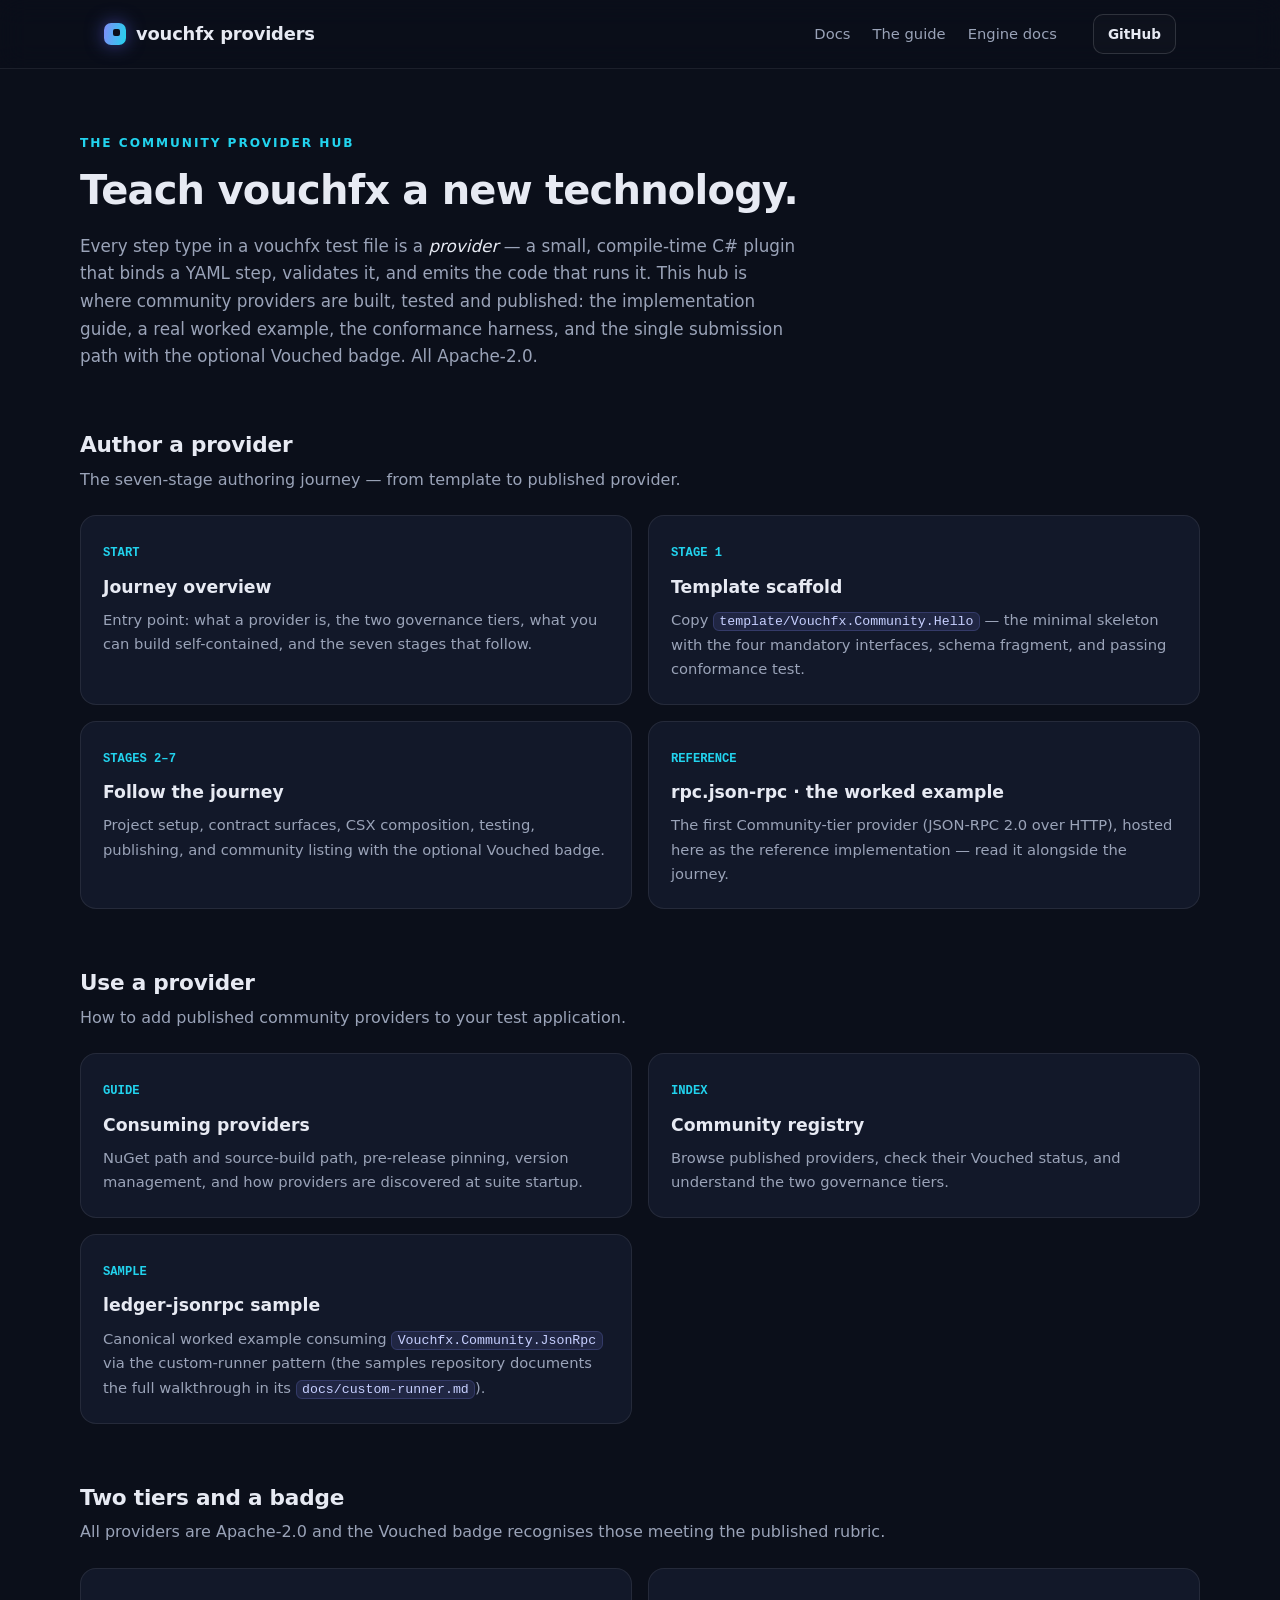
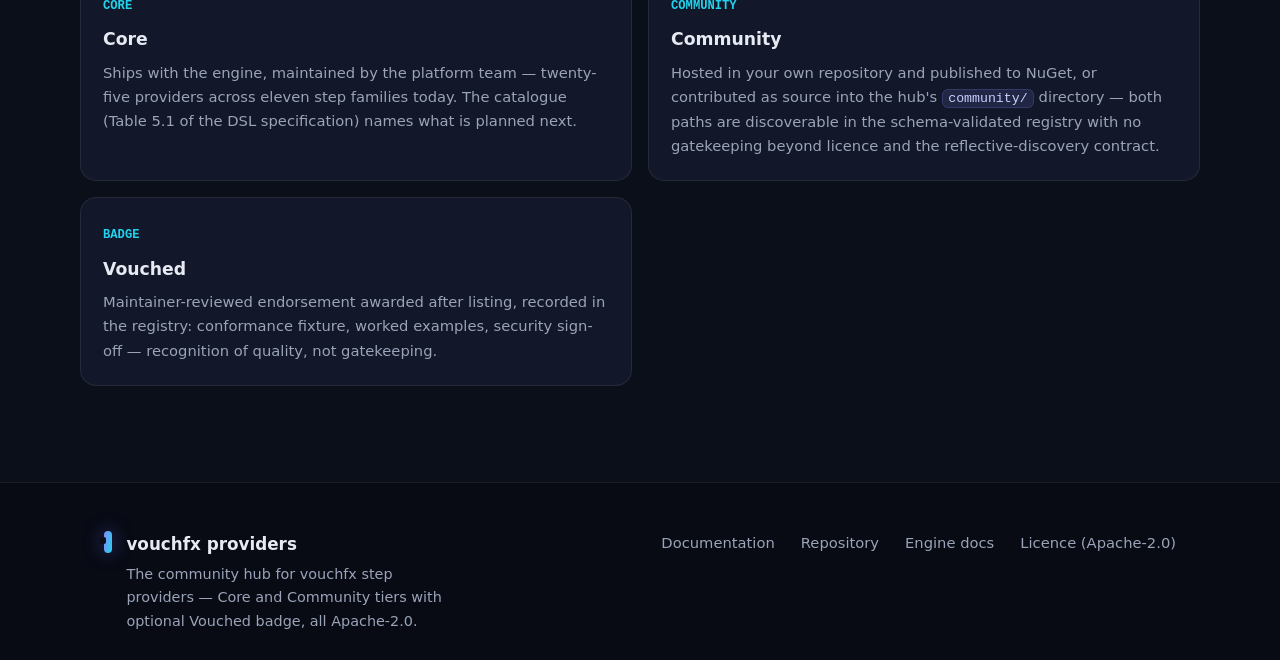
==== site/index.html @ c4c13f88 "docs+site: adjudicate Copilot review — nested anchor, namespace-example scoping The ledger sample ca" ====
<!DOCTYPE html>
<html lang="en">
<head>
<meta charset="UTF-8" />
<meta name="viewport" content="width=device-width, initial-scale=1.0" />
<title>vouchfx providers · the community provider hub</title>
<meta name="description" content="The community hub for vouchfx step providers — implement a custom step type, test it Docker-free, and submit it to the Community tier. Request the Vouched badge for maintainer-verified endorsement." />
<meta name="theme-color" content="#0b0f1a" />
<link rel="icon" href="favicon.svg" type="image/svg+xml" />
<link rel="stylesheet" href="styles.css" />
<link rel="stylesheet" href="docs.css" />
</head>
<body>
<header class="nav">
  <div class="nav__inner">
    <a class="brand" href="index.html" aria-label="vouchfx providers home">
      <span class="brand__mark" aria-hidden="true"></span>
      <span class="brand__name">vouchfx providers</span>
    </a>
    <nav class="nav__links" aria-label="Primary">
      <a href="docs.html">Docs</a>
      <a href="docs/implementing-a-provider.html">The guide</a>
      <a href="https://tomas-rampas.github.io/vouchfx/">Engine docs</a>
    </nav>
    <a class="btn btn--ghost nav__gh" href="https://github.com/tomas-rampas/vouchfx-providers" target="_blank" rel="noopener noreferrer">GitHub</a>
  </div>
</header>

<div class="container portal">
  <div class="portal__head">
    <p class="eyebrow">The community provider hub</p>
    <h1 class="section__title">Teach vouchfx a new technology.</h1>
    <p class="section__lede">Every step type in a vouchfx test file is a <em>provider</em> — a small, compile-time
      C# plugin that binds a YAML step, validates it, and emits the code that runs it. This hub is where
      community providers are built, tested and published: the implementation guide, a real worked example,
      the conformance harness, and the single submission path with the optional Vouched badge. All Apache-2.0.</p>
  </div>

  <section class="portal__group">
    <h2>Author a provider</h2>
    <p>The seven-stage authoring journey — from template to published provider.</p>
    <div class="doc-cards">
      <a class="doc-card" href="docs/implementing-a-provider.html">
        <span class="doc-card__k">START</span><h3>Journey overview</h3>
        <p>Entry point: what a provider is, the two governance tiers, what you can build self-contained, and the seven stages that follow.</p>
      </a>
      <a class="doc-card" href="template/Vouchfx.Community.Hello/README.html">
        <span class="doc-card__k">STAGE 1</span><h3>Template scaffold</h3>
        <p>Copy <code>template/Vouchfx.Community.Hello</code> — the minimal skeleton with the four mandatory interfaces, schema fragment, and passing conformance test.</p>
      </a>
      <a class="doc-card" href="docs.html">
        <span class="doc-card__k">STAGES 2–7</span><h3>Follow the journey</h3>
        <p>Project setup, contract surfaces, CSX composition, testing, publishing, and community listing with the optional Vouched badge.</p>
      </a>
      <a class="doc-card" href="community/Vouchfx.Community.JsonRpc/README.html">
        <span class="doc-card__k">REFERENCE</span><h3>rpc.json-rpc · the worked example</h3>
        <p>The first Community-tier provider (JSON-RPC 2.0 over HTTP), hosted here as the reference implementation — read it alongside the journey.</p>
      </a>
    </div>
  </section>

  <section class="portal__group">
    <h2>Use a provider</h2>
    <p>How to add published community providers to your test application.</p>
    <div class="doc-cards">
      <a class="doc-card" href="docs/consuming-a-provider.html">
        <span class="doc-card__k">GUIDE</span><h3>Consuming providers</h3>
        <p>NuGet path and source-build path, pre-release pinning, version management, and how providers are discovered at suite startup.</p>
      </a>
      <a class="doc-card" href="registry/README.html">
        <span class="doc-card__k">INDEX</span><h3>Community registry</h3>
        <p>Browse published providers, check their Vouched status, and understand the two governance tiers.</p>
      </a>
      <a class="doc-card" href="https://github.com/tomas-rampas/vouchfx-samples/tree/main/samples/ledger-jsonrpc" target="_blank" rel="noopener noreferrer">
        <span class="doc-card__k">SAMPLE</span><h3>ledger-jsonrpc sample</h3>
        <p>Canonical worked example consuming <code>Vouchfx.Community.JsonRpc</code> via the custom-runner pattern (the samples repository documents the full walkthrough in its <code>docs/custom-runner.md</code>).</p>
      </a>
    </div>
  </section>

  <section class="portal__group">
    <h2>Two tiers and a badge</h2>
    <p>All providers are Apache-2.0 and the Vouched badge recognises those meeting the published rubric.</p>
    <div class="doc-cards">
      <a class="doc-card" href="https://tomas-rampas.github.io/vouchfx/docs/02_YAML_DSL_Specification_and_VSCode_Extension_Design.html" target="_blank" rel="noopener noreferrer">
        <span class="doc-card__k">CORE</span><h3>Core</h3>
        <p>Ships with the engine, maintained by the platform team — twenty-five providers across eleven step
        families today. The catalogue (Table 5.1 of the DSL specification) names what is planned next.</p>
      </a>
      <a class="doc-card" href="registry/README.html">
        <span class="doc-card__k">COMMUNITY</span><h3>Community</h3>
        <p>Hosted in your own repository and published to NuGet, or contributed as source into the hub's
        <code>community/</code> directory — both paths are discoverable in the schema-validated registry with no gatekeeping beyond licence and the reflective-discovery contract.</p>
      </a>
      <a class="doc-card" href="VOUCHED_CHECKLIST.html">
        <span class="doc-card__k">BADGE</span><h3>Vouched</h3>
        <p>Maintainer-reviewed endorsement awarded after listing, recorded in the registry: conformance fixture,
        worked examples, security sign-off — recognition of quality, not gatekeeping.</p>
      </a>
    </div>
  </section>
</div>

<footer class="footer">
  <div class="container footer__inner">
    <div class="footer__brand">
      <span class="brand__mark" aria-hidden="true"></span>
      <div><strong>vouchfx providers</strong><p>The community hub for vouchfx step providers — Core and Community tiers with optional Vouched badge, all Apache-2.0.</p></div>
    </div>
    <div class="footer__links">
      <a href="docs.html">Documentation</a>
      <a href="https://github.com/tomas-rampas/vouchfx-providers" target="_blank" rel="noopener noreferrer">Repository</a>
      <a href="https://tomas-rampas.github.io/vouchfx/" target="_blank" rel="noopener noreferrer">Engine docs</a>
      <a href="https://github.com/tomas-rampas/vouchfx-providers/blob/main/LICENSE" target="_blank" rel="noopener noreferrer">Licence (Apache-2.0)</a>
    </div>
  </div>
</footer>
</body>
</html>
---- site/styles.css ----
/* ===================== TOKENS ===================== */
:root {
  --bg:        #0b0f1a;
  --bg-alt:    #0e1322;
  --surface:   #121829;
  --surface-2: #161d31;
  --border:    rgba(255,255,255,.08);
  --border-2:  rgba(255,255,255,.14);
  --text:      #e7eaf3;
  --muted:     #9aa3b8;
  --muted-2:   #6b7488;
  --indigo:    #6366f1;
  --violet:    #818cf8;
  --cyan:      #22d3ee;
  --teal:      #2dd4bf;
  --amber:     #fbbf24;
  --green:     #34d399;
  --rose:      #fb7185;
  --grad:      linear-gradient(100deg, var(--violet) 0%, var(--cyan) 100%);
  --radius:    16px;
  --maxw:      1120px;
  /* System font stacks only — the site ships no external webfont requests. */
  --mono:      ui-monospace, "JetBrains Mono", SFMono-Regular, Menlo, Consolas, monospace;
  --sans:      system-ui, -apple-system, "Segoe UI", Roboto, "Helvetica Neue", Arial, sans-serif;
}

* { box-sizing: border-box; }
html { scroll-behavior: smooth; }
body {
  margin: 0;
  font-family: var(--sans);
  color: var(--text);
  background: var(--bg);
  line-height: 1.65;
  -webkit-font-smoothing: antialiased;
  text-rendering: optimizeLegibility;
}
a { color: inherit; text-decoration: none; }
code { font-family: var(--mono); font-size: .9em; }
:not(pre) > code {
  background: rgba(129,140,248,.12);
  border: 1px solid rgba(129,140,248,.2);
  padding: .08em .4em;
  border-radius: 6px;
  color: #c7d0ff;
  white-space: normal;
  overflow-wrap: break-word;
}
.container { max-width: var(--maxw); margin: 0 auto; padding: 0 24px; }
.grad {
  background: var(--grad);
  -webkit-background-clip: text;
  background-clip: text;
  color: transparent;
}

/* ===================== NAV ===================== */
.nav {
  position: sticky; top: 0; z-index: 50;
  backdrop-filter: blur(14px);
  background: rgba(11,15,26,.72);
  border-bottom: 1px solid var(--border);
}
.nav__inner {
  max-width: var(--maxw); margin: 0 auto;
  display: flex; align-items: center; gap: 28px;
  padding: 14px 24px;
}
.brand { display: flex; align-items: center; gap: 10px; font-weight: 700; }
.brand__mark {
  width: 22px; height: 22px; border-radius: 7px;
  background: var(--grad);
  box-shadow: 0 0 18px rgba(99,102,241,.55);
  position: relative;
}
.brand__mark::after {
  content: ""; position: absolute; inset: 6px 6px auto auto;
  width: 7px; height: 7px; border-radius: 2px; background: #0b0f1a;
}
.brand__name { font-size: 1.12rem; letter-spacing: -.01em; }
.nav__links { display: flex; gap: 22px; margin-left: auto; font-size: .92rem; color: var(--muted); }
.nav__links a { transition: color .15s; }
.nav__links a:hover { color: var(--text); }
.nav__gh { margin-left: 8px; }

/* ===================== BUTTONS / BADGE ===================== */
.btn {
  display: inline-flex; align-items: center; gap: 8px;
  font-weight: 600; font-size: .92rem;
  padding: 11px 20px; border-radius: 10px;
  border: 1px solid transparent; cursor: pointer;
  transition: transform .12s, box-shadow .2s, background .2s, border-color .2s;
  white-space: nowrap;
}
.btn--primary { background: var(--grad); color: #0a0e18; box-shadow: 0 8px 28px -8px rgba(56,189,248,.5); }
.btn--primary:hover { transform: translateY(-1px); box-shadow: 0 12px 34px -8px rgba(56,189,248,.65); }
.btn--ghost { border-color: var(--border-2); color: var(--text); background: rgba(255,255,255,.02); }
.btn--ghost:hover { border-color: var(--violet); background: rgba(129,140,248,.08); }
.nav__gh.btn { padding: 8px 14px; font-size: .85rem; }

.badge {
  display: inline-flex; align-items: center; gap: 9px;
  font-size: .82rem; font-weight: 500; color: var(--muted);
  padding: 7px 14px; border-radius: 100px;
  background: var(--surface); border: 1px solid var(--border);
}
.badge__dot {
  width: 8px; height: 8px; border-radius: 50%; background: var(--green);
  box-shadow: 0 0 0 4px rgba(52,211,153,.18);
  animation: pulse 2.4s ease-in-out infinite;
}
@keyframes pulse { 0%,100% { opacity: 1; } 50% { opacity: .45; } }

/* ===================== HERO ===================== */
.hero { position: relative; overflow: hidden; padding: 88px 0 64px; }
.hero__glow {
  position: absolute; inset: -40% 0 auto 0; height: 720px; z-index: 0;
  background:
    radial-gradient(620px 380px at 22% 8%, rgba(99,102,241,.28), transparent 60%),
    radial-gradient(560px 360px at 82% 0%, rgba(34,211,238,.22), transparent 60%);
  filter: blur(8px); pointer-events: none;
}
.hero__inner { position: relative; z-index: 1; text-align: center; }
.hero__title {
  font-size: clamp(2.3rem, 6vw, 4rem);
  line-height: 1.06; letter-spacing: -.025em; font-weight: 800;
  margin: 22px 0 0;
}
.hero__lede {
  max-width: 760px; margin: 24px auto 0;
  font-size: 1.12rem; color: var(--muted);
}
.hero__lede strong { color: var(--text); }
.hero__lede em { color: var(--violet); font-style: normal; }
.hero__cta { display: flex; gap: 14px; justify-content: center; margin-top: 34px; flex-wrap: wrap; }
.hero__not { margin-top: 30px; font-size: .92rem; color: var(--muted-2); }
.hero__not strong { color: var(--rose); }

.pipeline {
  display: flex; flex-wrap: wrap; align-items: center; justify-content: center;
  gap: 8px 10px; margin: 46px auto 0; max-width: 940px;
}
.pipeline__step {
  font-size: .82rem; color: var(--muted);
  padding: 8px 13px; border-radius: 9px;
  background: var(--surface); border: 1px solid var(--border);
}
.pipeline__step em { color: var(--violet); font-style: normal; font-weight: 600; }
.pipeline__step--hot { color: var(--text); border-color: rgba(129,140,248,.4); background: rgba(99,102,241,.1); }
.pipeline__arr { color: var(--muted-2); font-size: .9rem; }

/* ===================== SECTION SCAFFOLD ===================== */
.section { padding: 84px 0; border-top: 1px solid var(--border); }
.section--alt { background: var(--bg-alt); }
.eyebrow {
  text-transform: uppercase; letter-spacing: .16em; font-size: .76rem;
  font-weight: 600; color: var(--cyan); margin: 0 0 14px;
}
.section__title {
  font-size: clamp(1.7rem, 3.6vw, 2.5rem); letter-spacing: -.02em;
  font-weight: 700; margin: 0; max-width: 760px; line-height: 1.18;
}
.section__lede { max-width: 720px; color: var(--muted); font-size: 1.05rem; margin: 18px 0 0; }
.section__lede em { color: var(--text); font-style: italic; }

/* ===================== GRIDS / CARDS ===================== */
.grid { display: grid; gap: 18px; margin-top: 44px; }
.grid--3 { grid-template-columns: repeat(3, 1fr); }
.grid--4 { grid-template-columns: repeat(4, 1fr); }
.card {
  background: var(--surface); border: 1px solid var(--border);
  border-radius: var(--radius); padding: 26px 24px;
  transition: transform .15s, border-color .2s, background .2s;
}
.card:hover { transform: translateY(-3px); border-color: var(--border-2); background: var(--surface-2); }
.card h3 { margin: 0 0 9px; font-size: 1.08rem; }
.card p { margin: 0; color: var(--muted); font-size: .96rem; }

/* ===================== FLOW ===================== */
.flow { display: grid; grid-template-columns: repeat(5, 1fr); gap: 14px; margin-top: 44px; }
.flow__node {
  position: relative; background: var(--surface); border: 1px solid var(--border);
  border-radius: 14px; padding: 22px 18px;
}
.flow__node::before {
  content: ""; position: absolute; top: 0; left: 22px; right: 22px; height: 2px;
  background: var(--grad); border-radius: 2px; opacity: .8;
}
.flow__k { font-family: var(--mono); font-size: .8rem; color: var(--cyan); font-weight: 600; }
.flow__node h4 { margin: 8px 0 8px; font-size: 1rem; }
.flow__node p { margin: 0; color: var(--muted); font-size: .88rem; }

/* ===================== LAYERS ===================== */
.layers { margin-top: 44px; display: flex; flex-direction: column; gap: 12px; }
.layer {
  display: flex; align-items: center; gap: 20px;
  background: var(--surface); border: 1px solid var(--border);
  border-radius: 14px; padding: 18px 22px;
  transition: border-color .2s, transform .12s;
}
.layer:hover { border-color: var(--border-2); transform: translateX(4px); }
.layer__n {
  flex: none; width: 42px; height: 42px; border-radius: 11px;
  display: grid; place-items: center; font-weight: 700; font-size: 1.1rem;
  background: rgba(99,102,241,.14); color: var(--violet);
  border: 1px solid rgba(129,140,248,.3);
}
.layer__body h4 { margin: 0 0 2px; font-size: 1.05rem; }
.layer__body p { margin: 0; color: var(--muted); font-size: .94rem; }
.layers__contract {
  margin-top: 6px; text-align: center; color: var(--muted);
  font-size: .9rem; padding: 16px;
  border: 1px dashed var(--border-2); border-radius: 12px;
  background: rgba(34,211,238,.04);
}
.layers__chip {
  display: inline-block; margin-right: 10px; font-size: .7rem;
  text-transform: uppercase; letter-spacing: .12em; font-weight: 600;
  color: var(--cyan); border: 1px solid rgba(34,211,238,.35);
  padding: 2px 9px; border-radius: 100px;
}

/* ===================== CODE BLOCK ===================== */
.code {
  margin-top: 40px; border-radius: var(--radius); overflow: hidden;
  border: 1px solid var(--border); background: #0a0e18;
  box-shadow: 0 30px 80px -40px rgba(0,0,0,.8);
}
.code__bar {
  display: flex; align-items: center; gap: 8px;
  padding: 12px 16px; background: #0d1220; border-bottom: 1px solid var(--border);
}
.dot { width: 12px; height: 12px; border-radius: 50%; }
.dot--r { background: #ff5f57; } .dot--y { background: #febc2e; } .dot--g { background: #28c840; }
.code__file { margin-left: 10px; font-family: var(--mono); font-size: .82rem; color: var(--muted-2); }
.code pre { margin: 0; padding: 24px 26px; overflow-x: auto; }
.code code { font-size: .86rem; line-height: 1.7; color: #c9d2e8; white-space: pre; }

/* yaml token colours */
.k   { color: #7dd3fc; }            /* keys */
.s   { color: #fbbf24; }            /* strings */
.t   { color: #c4b5fd; }            /* types / step kinds */
.n   { color: #34d399; }            /* numbers / bools */
.c   { color: #5b647a; font-style: italic; } /* comments */
.hot { color: #fb7185; font-weight: 600; }   /* RETRY / leak call */

.note { margin-top: 22px; color: var(--muted-2); font-size: .9rem; max-width: 760px; }
.note--center { text-align: center; margin-left: auto; margin-right: auto; }

/* ===================== SPLIT (memory) ===================== */
.split { display: grid; grid-template-columns: 1fr 1fr; gap: 18px; margin-top: 40px; }
.split__bad, .split__good {
  border-radius: 14px; overflow: hidden; border: 1px solid var(--border);
  background: #0a0e18; position: relative;
}
.split__bad { border-color: rgba(251,113,133,.3); }
.split__good { border-color: rgba(52,211,153,.3); }
.split pre { margin: 0; padding: 22px 22px 24px; overflow-x: auto; }
.split code { font-size: .84rem; line-height: 1.65; color: #c9d2e8; white-space: pre; }
.split__tag {
  display: inline-block; font-size: .7rem; font-weight: 700;
  text-transform: uppercase; letter-spacing: .1em;
  padding: 6px 14px; width: 100%; box-sizing: border-box;
}
.split__tag--bad { background: rgba(251,113,133,.12); color: var(--rose); }
.split__tag--good { background: rgba(52,211,153,.12); color: var(--green); }

.stat-row { display: grid; grid-template-columns: repeat(3, 1fr); gap: 18px; margin-top: 36px; }
.stat {
  text-align: center; padding: 28px 18px; border-radius: 14px;
  background: var(--surface); border: 1px solid var(--border);
}
.stat__num {
  display: block; font-size: 2rem; font-weight: 800; letter-spacing: -.02em;
  background: var(--grad); -webkit-background-clip: text; background-clip: text; color: transparent;
}
.stat__label { display: block; margin-top: 6px; color: var(--muted); font-size: .88rem; }

/* ===================== PROVIDERS ===================== */
.providers { display: flex; flex-wrap: wrap; gap: 10px; margin-top: 40px; }
.prov {
  font-family: var(--mono); font-size: .86rem; font-weight: 500;
  padding: 9px 15px; border-radius: 10px; color: #c7d0ff;
  background: rgba(99,102,241,.1); border: 1px solid rgba(129,140,248,.28);
}

/* ===================== VERDICTS ===================== */
.verdict {
  border-radius: var(--radius); padding: 24px 22px;
  background: var(--surface); border: 1px solid var(--border);
  border-top-width: 3px;
}
.verdict h3 { margin: 0 0 8px; font-size: 1.05rem; }
.verdict p { margin: 0; color: var(--muted); font-size: .92rem; }
.verdict--pass { border-top-color: var(--green); }
.verdict--fail { border-top-color: var(--rose); }
.verdict--env  { border-top-color: var(--amber); }
.verdict--inc  { border-top-color: var(--cyan); }

/* ===================== TIMELINE ===================== */
.timeline { list-style: none; margin: 44px 0 0; padding: 0; position: relative; }
.timeline::before {
  content: ""; position: absolute; left: 11px; top: 6px; bottom: 6px;
  width: 2px; background: var(--border-2);
}
.timeline__item { position: relative; padding: 0 0 26px 44px; }
.timeline__item::before {
  content: ""; position: absolute; left: 4px; top: 4px;
  width: 16px; height: 16px; border-radius: 50%;
  background: var(--surface); border: 2px solid var(--muted-2);
}
.timeline__item--done::before { background: var(--grad); border-color: transparent; box-shadow: 0 0 0 4px rgba(99,102,241,.18); }
.timeline__badge {
  display: inline-block; font-size: .72rem; font-weight: 600;
  text-transform: uppercase; letter-spacing: .1em; color: var(--muted);
  border: 1px solid var(--border-2); padding: 3px 10px; border-radius: 100px;
}
.timeline__item--done .timeline__badge { color: var(--green); border-color: rgba(52,211,153,.4); }
.timeline__item h4 { margin: 12px 0 5px; font-size: 1.1rem; }
.timeline__item p { margin: 0; color: var(--muted); font-size: .95rem; max-width: 640px; }

/* ===================== CTA / FOOTER ===================== */
.cta { padding: 86px 0; text-align: center; position: relative; overflow: hidden; border-top: 1px solid var(--border); }
.cta::before {
  content: ""; position: absolute; inset: 0; z-index: 0;
  background: radial-gradient(620px 300px at 50% 0%, rgba(99,102,241,.2), transparent 65%);
}
.cta__inner { position: relative; z-index: 1; }
.cta h2 { font-size: clamp(1.7rem, 4vw, 2.5rem); letter-spacing: -.02em; margin: 0; }
.cta p { max-width: 600px; margin: 16px auto 0; color: var(--muted); font-size: 1.05rem; }
.cta .hero__cta { margin-top: 30px; }

.footer { background: #080b14; border-top: 1px solid var(--border); padding: 48px 0 28px; }
.footer__inner { display: flex; justify-content: space-between; gap: 32px; flex-wrap: wrap; }
.footer__brand { display: flex; gap: 14px; max-width: 360px; }
.footer__brand strong { font-size: 1.05rem; }
.footer__brand p { margin: 4px 0 0; color: var(--muted); font-size: .9rem; }
.footer__links { display: flex; flex-wrap: wrap; gap: 10px 26px; align-content: flex-start; }
.footer__links a { color: var(--muted); font-size: .92rem; transition: color .15s; }
.footer__links a:hover { color: var(--text); }
.footer__base {
  max-width: var(--maxw); margin: 36px auto 0; padding: 22px 24px 0;
  border-top: 1px solid var(--border);
  display: flex; justify-content: space-between; gap: 16px; flex-wrap: wrap;
  color: var(--muted-2); font-size: .82rem;
}

/* ===================== RESPONSIVE ===================== */
@media (max-width: 900px) {
  .grid--3, .grid--4 { grid-template-columns: 1fr 1fr; }
  .flow { grid-template-columns: 1fr 1fr; }
  .split { grid-template-columns: 1fr; }
  .stat-row { grid-template-columns: 1fr; }
  .nav__links { flex-wrap: wrap; gap: 12px; font-size: .84rem; }
}
@media (max-width: 560px) {
  .grid--3, .grid--4, .flow { grid-template-columns: 1fr; }
  .section { padding: 60px 0; }
  .hero { padding: 60px 0 48px; }
  .footer__base { flex-direction: column; }
}

/* ===================== REDUCED MOTION ===================== */
/* Honour users who ask for less motion: no smooth scroll, no animation,
   and effectively-instant transitions. */
@media (prefers-reduced-motion: reduce) {
  html { scroll-behavior: auto; }
  *, *::before, *::after {
    animation-duration: .001ms !important;
    animation-iteration-count: 1 !important;
    transition-duration: .001ms !important;
    scroll-behavior: auto !important;
  }
}
---- site/docs.css ----
/* ===================== DOC PAGES =====================
   Loaded after styles.css, so all :root tokens are available.
   Covers the documentation portal (docs.html) and the rendered
   markdown pages (docs/**, README, CHANGELOG, GOVERNANCE). */

/* ---- Portal index ---- */
.portal { padding: 64px 0 96px; }
.portal__head { max-width: 760px; }
.portal__group { margin-top: 56px; }
.portal__group > h2 {
  font-size: 1.35rem; letter-spacing: -.01em; margin: 0 0 4px;
  display: flex; align-items: center; gap: 12px;
}
.portal__group > p { margin: 0 0 22px; color: var(--muted); }
.doc-cards { display: grid; grid-template-columns: repeat(2, 1fr); gap: 16px; }
.doc-card {
  display: block; padding: 22px 22px; border-radius: var(--radius);
  background: var(--surface); border: 1px solid var(--border);
  transition: transform .15s, border-color .2s, background .2s;
}
.doc-card:hover { transform: translateY(-3px); border-color: var(--violet); background: var(--surface-2); }
.doc-card__k { font-family: var(--mono); font-size: .76rem; color: var(--cyan); font-weight: 600; }
.doc-card h3 { margin: 8px 0 7px; font-size: 1.08rem; color: var(--text); }
.doc-card p { margin: 0; color: var(--muted); font-size: .92rem; }
.doc-list { display: grid; grid-template-columns: repeat(3, 1fr); gap: 10px; }
.doc-list a {
  display: flex; gap: 10px; align-items: baseline;
  padding: 12px 15px; border-radius: 11px; font-size: .9rem;
  background: var(--surface); border: 1px solid var(--border); color: var(--muted);
  transition: border-color .2s, color .2s, background .2s;
}
.doc-list a:hover { border-color: var(--violet); color: var(--text); background: var(--surface-2); }
.doc-list a b { color: var(--cyan); font-family: var(--mono); font-size: .8rem; font-weight: 600; flex: none; }

/* ---- Rendered doc layout ---- */
.doc-shell { max-width: 1240px; margin: 0 auto; padding: 0 24px; display: grid; grid-template-columns: 240px minmax(0, 1fr) 220px; gap: 40px; }
.doc-side { position: sticky; top: 72px; align-self: start; max-height: calc(100vh - 96px); overflow-y: auto; padding: 28px 0; }
.doc-side h4 { font-size: .7rem; text-transform: uppercase; letter-spacing: .14em; color: var(--muted-2); margin: 18px 0 8px; }
.doc-side h4:first-child { margin-top: 0; }
.doc-side a { display: block; padding: 5px 10px; border-radius: 7px; font-size: .87rem; color: var(--muted); border-left: 2px solid transparent; }
.doc-side a:hover { color: var(--text); background: rgba(255,255,255,.03); }
.doc-side a.active { color: var(--text); border-left-color: var(--violet); background: rgba(129,140,248,.08); }

.doc-toc { position: sticky; top: 72px; align-self: start; max-height: calc(100vh - 96px); overflow-y: auto; padding: 28px 0; font-size: .84rem; }
.doc-toc h4 { font-size: .7rem; text-transform: uppercase; letter-spacing: .14em; color: var(--muted-2); margin: 0 0 10px; }
.doc-toc ul { list-style: none; margin: 0; padding: 0; }
.doc-toc li { margin: 0; }
.doc-toc a { display: block; padding: 4px 0 4px 12px; color: var(--muted-2); border-left: 2px solid var(--border); line-height: 1.4; }
.doc-toc a:hover { color: var(--text); border-left-color: var(--violet); }
.doc-toc .toc-h3 a { padding-left: 24px; font-size: .8rem; }
.doc-toc .toc-h4 { display: none; }

/* ---- Prose ---- */
.doc-main { padding: 36px 0 96px; min-width: 0; }
.doc-breadcrumb { font-size: .85rem; color: var(--muted-2); margin-bottom: 18px; }
.doc-breadcrumb a { color: var(--muted); }
.doc-breadcrumb a:hover { color: var(--text); }
.prose { color: #cdd4e4; line-height: 1.72; font-size: 1rem; }
.prose > :first-child { margin-top: 0; }
.prose h1 { font-size: 2rem; line-height: 1.2; letter-spacing: -.02em; color: var(--text); margin: 0 0 8px; }
.prose h2 { font-size: 1.5rem; letter-spacing: -.01em; color: var(--text); margin: 2.2em 0 .6em; padding-top: .4em; border-top: 1px solid var(--border); }
.prose h3 { font-size: 1.2rem; color: var(--text); margin: 1.8em 0 .5em; }
.prose h4 { font-size: 1.02rem; color: var(--text); margin: 1.5em 0 .5em; }
.prose h2 a.headerlink, .prose h3 a.headerlink { opacity: 0; margin-left: 8px; color: var(--violet); text-decoration: none; font-weight: 400; }
.prose h2:hover a.headerlink, .prose h3:hover a.headerlink { opacity: 1; }
.prose p { margin: 0 0 1.1em; }
.prose a { color: #8fb6ff; text-decoration: none; border-bottom: 1px solid rgba(143,182,255,.3); }
.prose a:hover { border-bottom-color: #8fb6ff; }
.prose strong { color: var(--text); }
.prose ul, .prose ol { margin: 0 0 1.1em; padding-left: 1.4em; }
.prose li { margin: .3em 0; }
.prose blockquote {
  margin: 1.2em 0; padding: 2px 20px; color: var(--muted);
  border-left: 3px solid var(--violet); background: rgba(129,140,248,.06);
  border-radius: 0 8px 8px 0;
}
.prose hr { border: none; border-top: 1px solid var(--border); margin: 2em 0; }
.prose code { font-family: var(--mono); font-size: .86em; background: rgba(129,140,248,.12); border: 1px solid rgba(129,140,248,.2); padding: .08em .4em; border-radius: 6px; color: #c7d0ff; }
.prose pre { margin: 1.3em 0; padding: 18px 20px; background: #0a0e18; border: 1px solid var(--border); border-radius: 12px; overflow-x: auto; }
.prose pre code { background: none; border: none; padding: 0; color: #c9d2e8; font-size: .85rem; line-height: 1.6; }
.prose table { width: 100%; border-collapse: collapse; margin: 1.3em 0; font-size: .92rem; display: block; overflow-x: auto; }
.prose th, .prose td { text-align: left; padding: 9px 14px; border: 1px solid var(--border); }
.prose th { background: var(--surface-2); color: var(--text); font-weight: 600; }
.prose tr:nth-child(even) td { background: rgba(255,255,255,.02); }
.prose img { max-width: 100%; border-radius: 10px; }
.mermaid { margin: 1.4em 0; text-align: center; }

@media (max-width: 1080px) {
  .doc-shell { grid-template-columns: 220px minmax(0,1fr); }
  .doc-toc { display: none; }
}
@media (max-width: 820px) {
  .doc-shell { grid-template-columns: 1fr; gap: 0; }
  .doc-side { display: none; }
  .doc-cards, .doc-list { grid-template-columns: 1fr; }
}
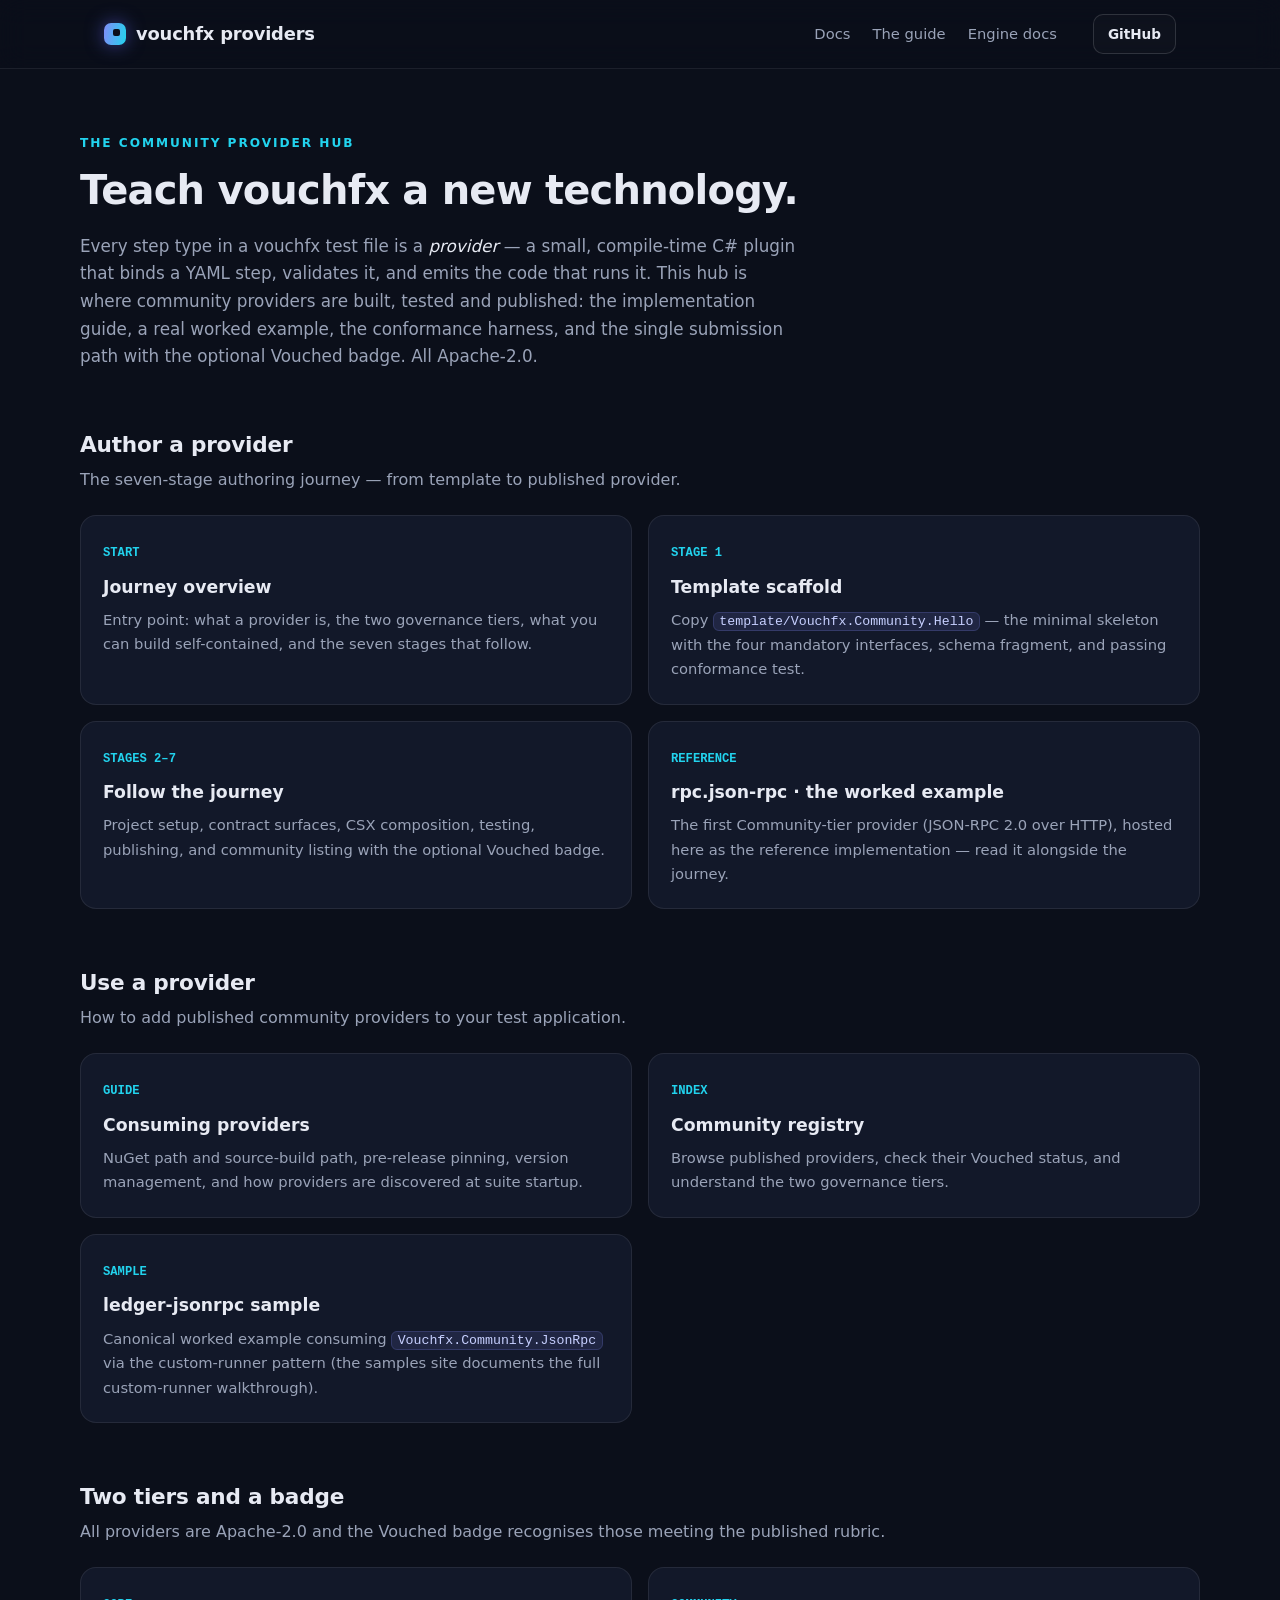
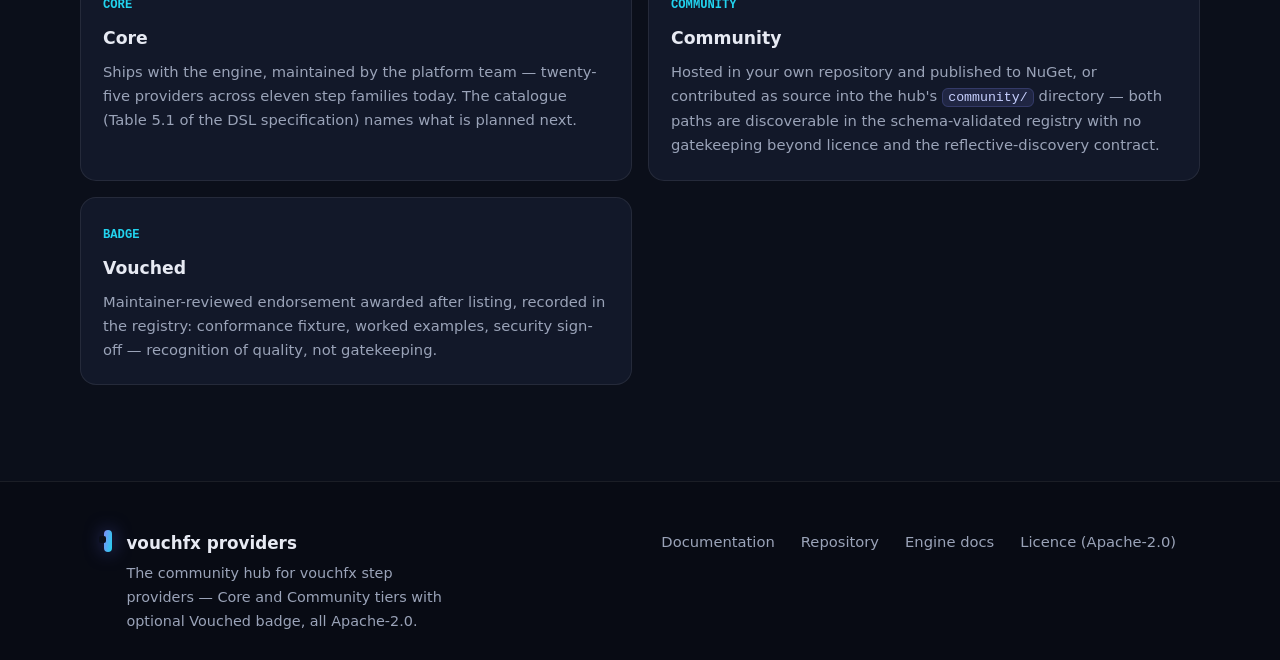
==== commit 18d2b2f8: "docs+site: adjudicate Copilot review — link text matches rendered targets Co-Authored-By: Claude Fab" ====
--- a/site/index.html
+++ b/site/index.html
@@ -71,9 +71,9 @@
         <span class="doc-card__k">INDEX</span><h3>Community registry</h3>
         <p>Browse published providers, check their Vouched status, and understand the two governance tiers.</p>
       </a>
-      <a class="doc-card" href="https://github.com/tomas-rampas/vouchfx-samples/tree/main/samples/ledger-jsonrpc" target="_blank" rel="noopener noreferrer">
+      <a class="doc-card" href="https://tomas-rampas.github.io/vouchfx-samples/samples/ledger-jsonrpc/README.html" target="_blank" rel="noopener noreferrer">
         <span class="doc-card__k">SAMPLE</span><h3>ledger-jsonrpc sample</h3>
-        <p>Canonical worked example consuming <code>Vouchfx.Community.JsonRpc</code> via the custom-runner pattern (the samples repository documents the full walkthrough in its <code>docs/custom-runner.md</code>).</p>
+        <p>Canonical worked example consuming <code>Vouchfx.Community.JsonRpc</code> via the custom-runner pattern (the samples site documents the full custom-runner walkthrough).</p>
       </a>
     </div>
   </section>
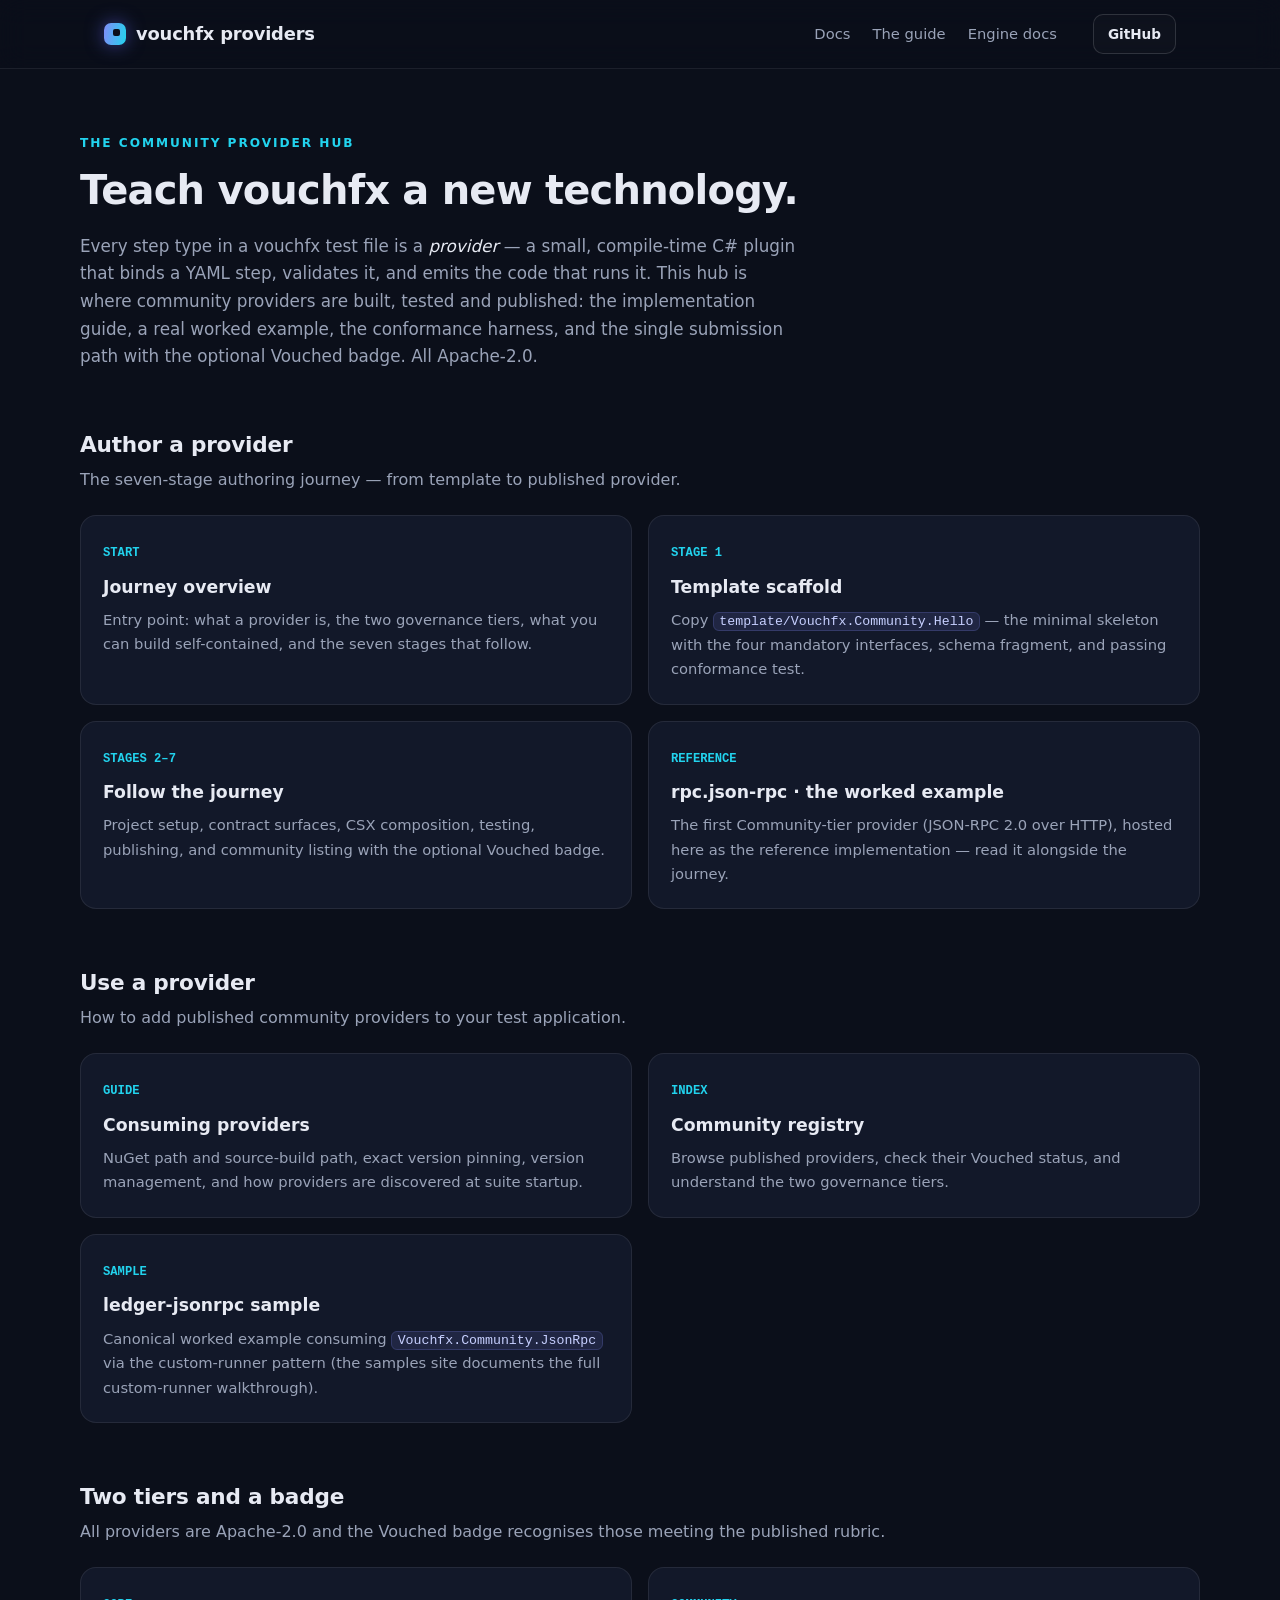
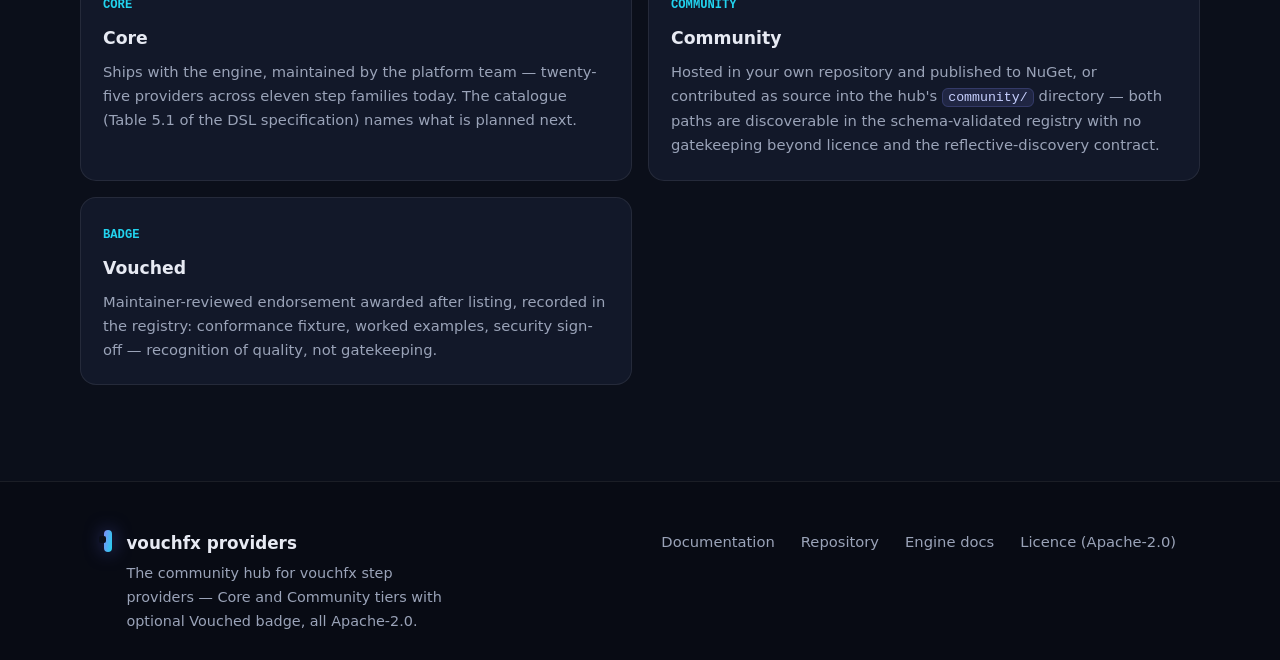
==== commit 74b41084: "docs(providers): align released provider examples Signed-off-by: tomas-rampas <tomas.rampas@gmail.co" ====
--- a/site/index.html
+++ b/site/index.html
@@ -3,12 +3,36 @@
 <head>
 <meta charset="UTF-8" />
 <meta name="viewport" content="width=device-width, initial-scale=1.0" />
-<title>vouchfx providers · the community provider hub</title>
-<meta name="description" content="The community hub for vouchfx step providers — implement a custom step type, test it Docker-free, and submit it to the Community tier. Request the Vouched badge for maintainer-verified endorsement." />
+<title>vouchfx providers — E2E integration testing framework plugins</title>
+<meta name="description" content="The vouchfx community provider hub — step providers (plugins) extending the end-to-end integration testing framework. Vouched badge for verified quality." />
 <meta name="theme-color" content="#0b0f1a" />
+<link rel="canonical" href="https://providers.vouchfx.io/" />
+<meta property="og:type" content="website" />
+<meta property="og:site_name" content="vouchfx providers" />
+<meta property="og:title" content="vouchfx providers — E2E integration testing framework plugins" />
+<meta property="og:description" content="The vouchfx community provider hub — step providers (plugins) extending the end-to-end integration testing framework. Vouched badge for verified quality." />
+<meta property="og:url" content="https://providers.vouchfx.io/" />
+<meta property="og:image" content="https://providers.vouchfx.io/og-image.png" />
+<meta property="og:image:width" content="1200" />
+<meta property="og:image:height" content="630" />
+<meta property="og:image:alt" content="The vouchfx community provider hub — step providers (plugins) extending the end-to-end integration testing framework." />
+<meta name="twitter:card" content="summary_large_image" />
+<meta name="twitter:title" content="vouchfx providers — E2E integration testing framework plugins" />
+<meta name="twitter:description" content="The vouchfx community provider hub — step providers (plugins) extending the end-to-end integration testing framework. Vouched badge for verified quality." />
+<meta name="twitter:image" content="https://providers.vouchfx.io/og-image.png" />
+<meta name="twitter:image:alt" content="The vouchfx community provider hub — step providers (plugins) extending the end-to-end integration testing framework." />
 <link rel="icon" href="favicon.svg" type="image/svg+xml" />
 <link rel="stylesheet" href="styles.css" />
 <link rel="stylesheet" href="docs.css" />
+<script type="application/ld+json">
+{
+  "@context": "https://schema.org",
+  "@type": "WebSite",
+  "name": "vouchfx providers",
+  "url": "https://providers.vouchfx.io/",
+  "description": "The vouchfx community provider hub — step providers (plugins) extending the end-to-end integration testing framework."
+}
+</script>
 </head>
 <body>
 <header class="nav">
@@ -20,7 +44,7 @@
     <nav class="nav__links" aria-label="Primary">
       <a href="docs.html">Docs</a>
       <a href="docs/implementing-a-provider.html">The guide</a>
-      <a href="https://tomas-rampas.github.io/vouchfx/">Engine docs</a>
+      <a href="https://vouchfx.io/">Engine docs</a>
     </nav>
     <a class="btn btn--ghost nav__gh" href="https://github.com/tomas-rampas/vouchfx-providers" target="_blank" rel="noopener noreferrer">GitHub</a>
   </div>
@@ -65,13 +89,13 @@
     <div class="doc-cards">
       <a class="doc-card" href="docs/consuming-a-provider.html">
         <span class="doc-card__k">GUIDE</span><h3>Consuming providers</h3>
-        <p>NuGet path and source-build path, pre-release pinning, version management, and how providers are discovered at suite startup.</p>
+        <p>NuGet path and source-build path, exact version pinning, version management, and how providers are discovered at suite startup.</p>
       </a>
       <a class="doc-card" href="registry/README.html">
         <span class="doc-card__k">INDEX</span><h3>Community registry</h3>
         <p>Browse published providers, check their Vouched status, and understand the two governance tiers.</p>
       </a>
-      <a class="doc-card" href="https://tomas-rampas.github.io/vouchfx-samples/samples/ledger-jsonrpc/README.html" target="_blank" rel="noopener noreferrer">
+      <a class="doc-card" href="https://samples.vouchfx.io/samples/ledger-jsonrpc/README.html" target="_blank" rel="noopener noreferrer">
         <span class="doc-card__k">SAMPLE</span><h3>ledger-jsonrpc sample</h3>
         <p>Canonical worked example consuming <code>Vouchfx.Community.JsonRpc</code> via the custom-runner pattern (the samples site documents the full custom-runner walkthrough).</p>
       </a>
@@ -82,7 +106,7 @@
     <h2>Two tiers and a badge</h2>
     <p>All providers are Apache-2.0 and the Vouched badge recognises those meeting the published rubric.</p>
     <div class="doc-cards">
-      <a class="doc-card" href="https://tomas-rampas.github.io/vouchfx/docs/02_YAML_DSL_Specification_and_VSCode_Extension_Design.html" target="_blank" rel="noopener noreferrer">
+      <a class="doc-card" href="https://vouchfx.io/02_YAML_DSL_Specification_and_VSCode_Extension_Design/" target="_blank" rel="noopener noreferrer">
         <span class="doc-card__k">CORE</span><h3>Core</h3>
         <p>Ships with the engine, maintained by the platform team — twenty-five providers across eleven step
         families today. The catalogue (Table 5.1 of the DSL specification) names what is planned next.</p>
@@ -110,7 +134,7 @@
     <div class="footer__links">
       <a href="docs.html">Documentation</a>
       <a href="https://github.com/tomas-rampas/vouchfx-providers" target="_blank" rel="noopener noreferrer">Repository</a>
-      <a href="https://tomas-rampas.github.io/vouchfx/" target="_blank" rel="noopener noreferrer">Engine docs</a>
+      <a href="https://vouchfx.io/" target="_blank" rel="noopener noreferrer">Engine docs</a>
       <a href="https://github.com/tomas-rampas/vouchfx-providers/blob/main/LICENSE" target="_blank" rel="noopener noreferrer">Licence (Apache-2.0)</a>
     </div>
   </div>
--- a/site/docs.css
+++ b/site/docs.css
@@ -6,6 +6,11 @@
 /* ---- Portal index ---- */
 .portal { padding: 64px 0 96px; }
 .portal__head { max-width: 760px; }
+/* 404 page: .hero__cta is normally centre-flex (it also styles the centred
+   homepage hero); nested inside .portal__head (left-aligned, 760px), it must
+   left-align instead so the buttons sit under the heading, not floating
+   centred across the full container width. */
+.portal__head .hero__cta { justify-content: flex-start; }
 .portal__group { margin-top: 56px; }
 .portal__group > h2 {
   font-size: 1.35rem; letter-spacing: -.01em; margin: 0 0 4px;
@@ -35,14 +40,14 @@
 /* ---- Rendered doc layout ---- */
 .doc-shell { max-width: 1240px; margin: 0 auto; padding: 0 24px; display: grid; grid-template-columns: 240px minmax(0, 1fr) 220px; gap: 40px; }
 .doc-side { position: sticky; top: 72px; align-self: start; max-height: calc(100vh - 96px); overflow-y: auto; padding: 28px 0; }
-.doc-side h4 { font-size: .7rem; text-transform: uppercase; letter-spacing: .14em; color: var(--muted-2); margin: 18px 0 8px; }
-.doc-side h4:first-child { margin-top: 0; }
+.doc-side .doc-side__group { font-size: .7rem; font-weight: 700; text-transform: uppercase; letter-spacing: .14em; color: var(--muted-2); margin: 18px 0 8px; }
+.doc-side .doc-side__group:first-child { margin-top: 0; }
 .doc-side a { display: block; padding: 5px 10px; border-radius: 7px; font-size: .87rem; color: var(--muted); border-left: 2px solid transparent; }
 .doc-side a:hover { color: var(--text); background: rgba(255,255,255,.03); }
 .doc-side a.active { color: var(--text); border-left-color: var(--violet); background: rgba(129,140,248,.08); }
 
 .doc-toc { position: sticky; top: 72px; align-self: start; max-height: calc(100vh - 96px); overflow-y: auto; padding: 28px 0; font-size: .84rem; }
-.doc-toc h4 { font-size: .7rem; text-transform: uppercase; letter-spacing: .14em; color: var(--muted-2); margin: 0 0 10px; }
+.doc-toc .doc-toc__label { font-size: .7rem; font-weight: 700; text-transform: uppercase; letter-spacing: .14em; color: var(--muted-2); margin: 0 0 10px; }
 .doc-toc ul { list-style: none; margin: 0; padding: 0; }
 .doc-toc li { margin: 0; }
 .doc-toc a { display: block; padding: 4px 0 4px 12px; color: var(--muted-2); border-left: 2px solid var(--border); line-height: 1.4; }
@@ -57,12 +62,12 @@
 .doc-breadcrumb a:hover { color: var(--text); }
 .prose { color: #cdd4e4; line-height: 1.72; font-size: 1rem; }
 .prose > :first-child { margin-top: 0; }
-.prose h1 { font-size: 2rem; line-height: 1.2; letter-spacing: -.02em; color: var(--text); margin: 0 0 8px; }
-.prose h2 { font-size: 1.5rem; letter-spacing: -.01em; color: var(--text); margin: 2.2em 0 .6em; padding-top: .4em; border-top: 1px solid var(--border); }
-.prose h3 { font-size: 1.2rem; color: var(--text); margin: 1.8em 0 .5em; }
-.prose h4 { font-size: 1.02rem; color: var(--text); margin: 1.5em 0 .5em; }
-.prose h2 a.headerlink, .prose h3 a.headerlink { opacity: 0; margin-left: 8px; color: var(--violet); text-decoration: none; font-weight: 400; }
-.prose h2:hover a.headerlink, .prose h3:hover a.headerlink { opacity: 1; }
+.prose h1 { font-size: 1.5rem; letter-spacing: -.01em; color: var(--text); margin: 2.2em 0 .6em; padding-top: .4em; border-top: 1px solid var(--border); }
+.prose h2 { font-size: 1.2rem; color: var(--text); margin: 1.8em 0 .5em; }
+.prose h3 { font-size: 1.02rem; color: var(--text); margin: 1.5em 0 .5em; }
+.prose h4 { font-size: .83em; margin: 1.67em 0; }
+.prose h1 a.headerlink, .prose h2 a.headerlink { opacity: 0; margin-left: 8px; color: var(--violet); text-decoration: none; font-weight: 400; }
+.prose h1:hover a.headerlink, .prose h2:hover a.headerlink { opacity: 1; }
 .prose p { margin: 0 0 1.1em; }
 .prose a { color: #8fb6ff; text-decoration: none; border-bottom: 1px solid rgba(143,182,255,.3); }
 .prose a:hover { border-bottom-color: #8fb6ff; }
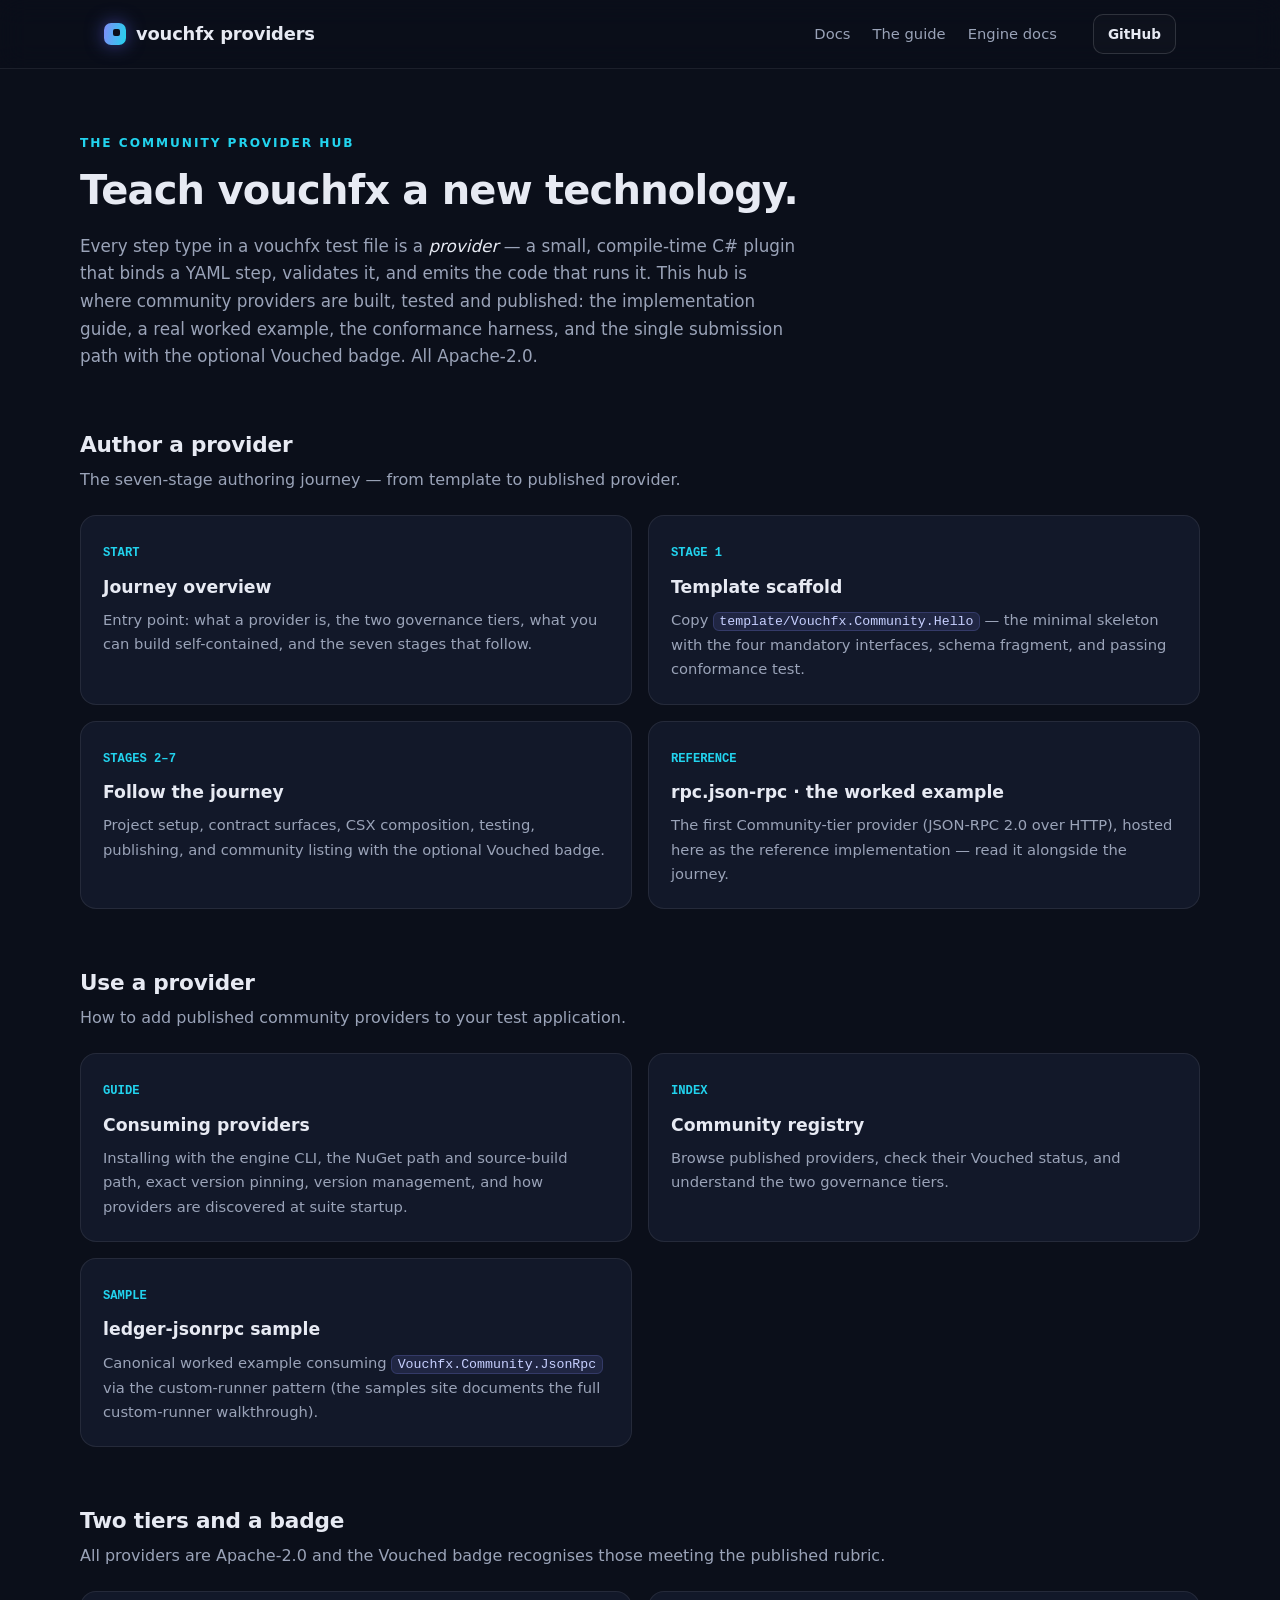
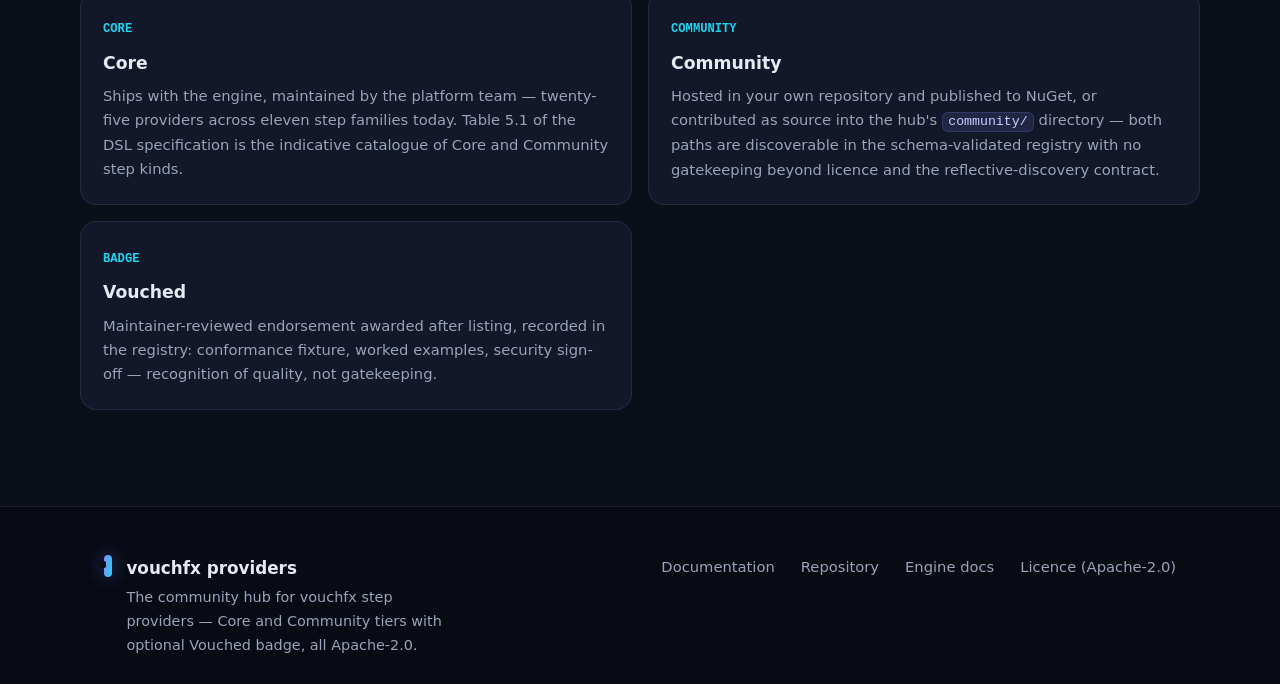
==== commit cda37638: "docs: bring documentation and site inputs up to date Correct statements in the Vouched checklist and" ====
--- a/site/index.html
+++ b/site/index.html
@@ -89,7 +89,7 @@
     <div class="doc-cards">
       <a class="doc-card" href="docs/consuming-a-provider.html">
         <span class="doc-card__k">GUIDE</span><h3>Consuming providers</h3>
-        <p>NuGet path and source-build path, exact version pinning, version management, and how providers are discovered at suite startup.</p>
+        <p>Installing with the engine CLI, the NuGet path and source-build path, exact version pinning, version management, and how providers are discovered at suite startup.</p>
       </a>
       <a class="doc-card" href="registry/README.html">
         <span class="doc-card__k">INDEX</span><h3>Community registry</h3>
@@ -109,7 +109,7 @@
       <a class="doc-card" href="https://vouchfx.io/02_YAML_DSL_Specification_and_VSCode_Extension_Design/" target="_blank" rel="noopener noreferrer">
         <span class="doc-card__k">CORE</span><h3>Core</h3>
         <p>Ships with the engine, maintained by the platform team — twenty-five providers across eleven step
-        families today. The catalogue (Table 5.1 of the DSL specification) names what is planned next.</p>
+        families today. Table 5.1 of the DSL specification is the indicative catalogue of Core and Community step kinds.</p>
       </a>
       <a class="doc-card" href="registry/README.html">
         <span class="doc-card__k">COMMUNITY</span><h3>Community</h3>
